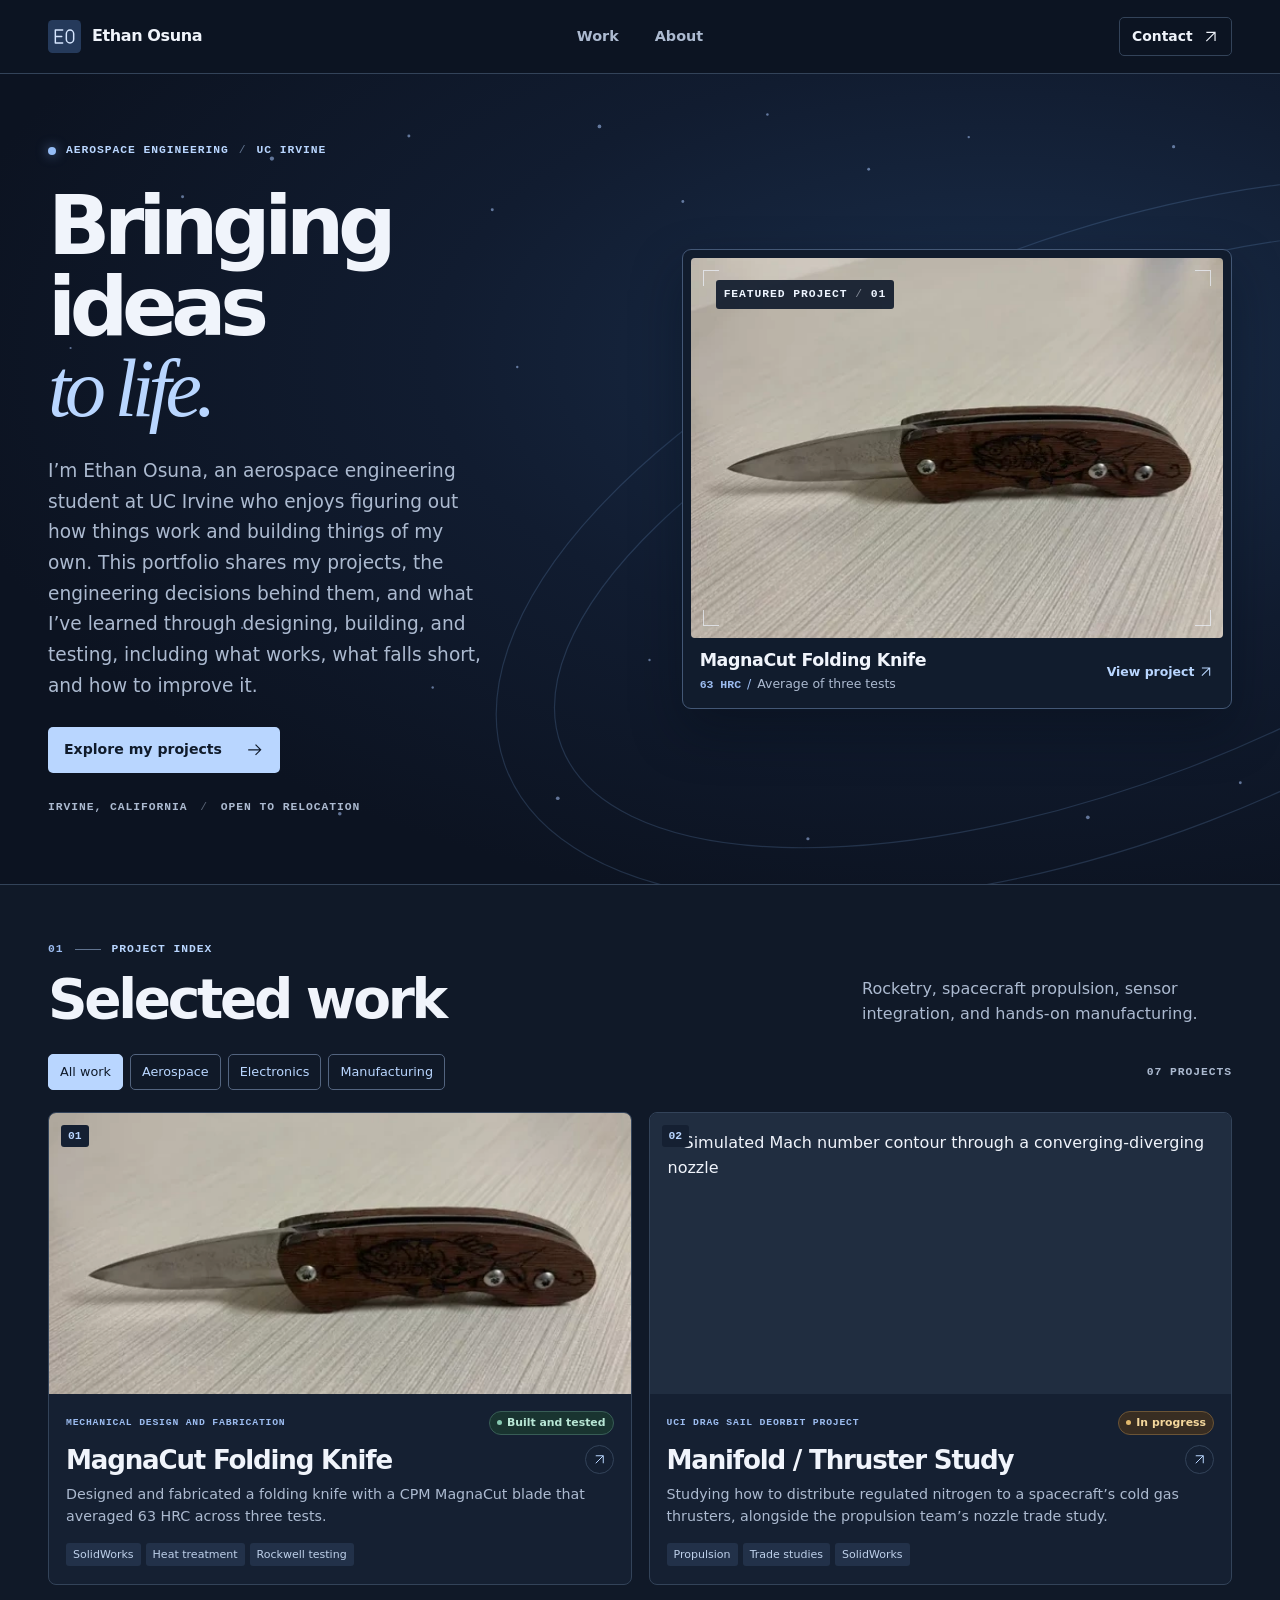
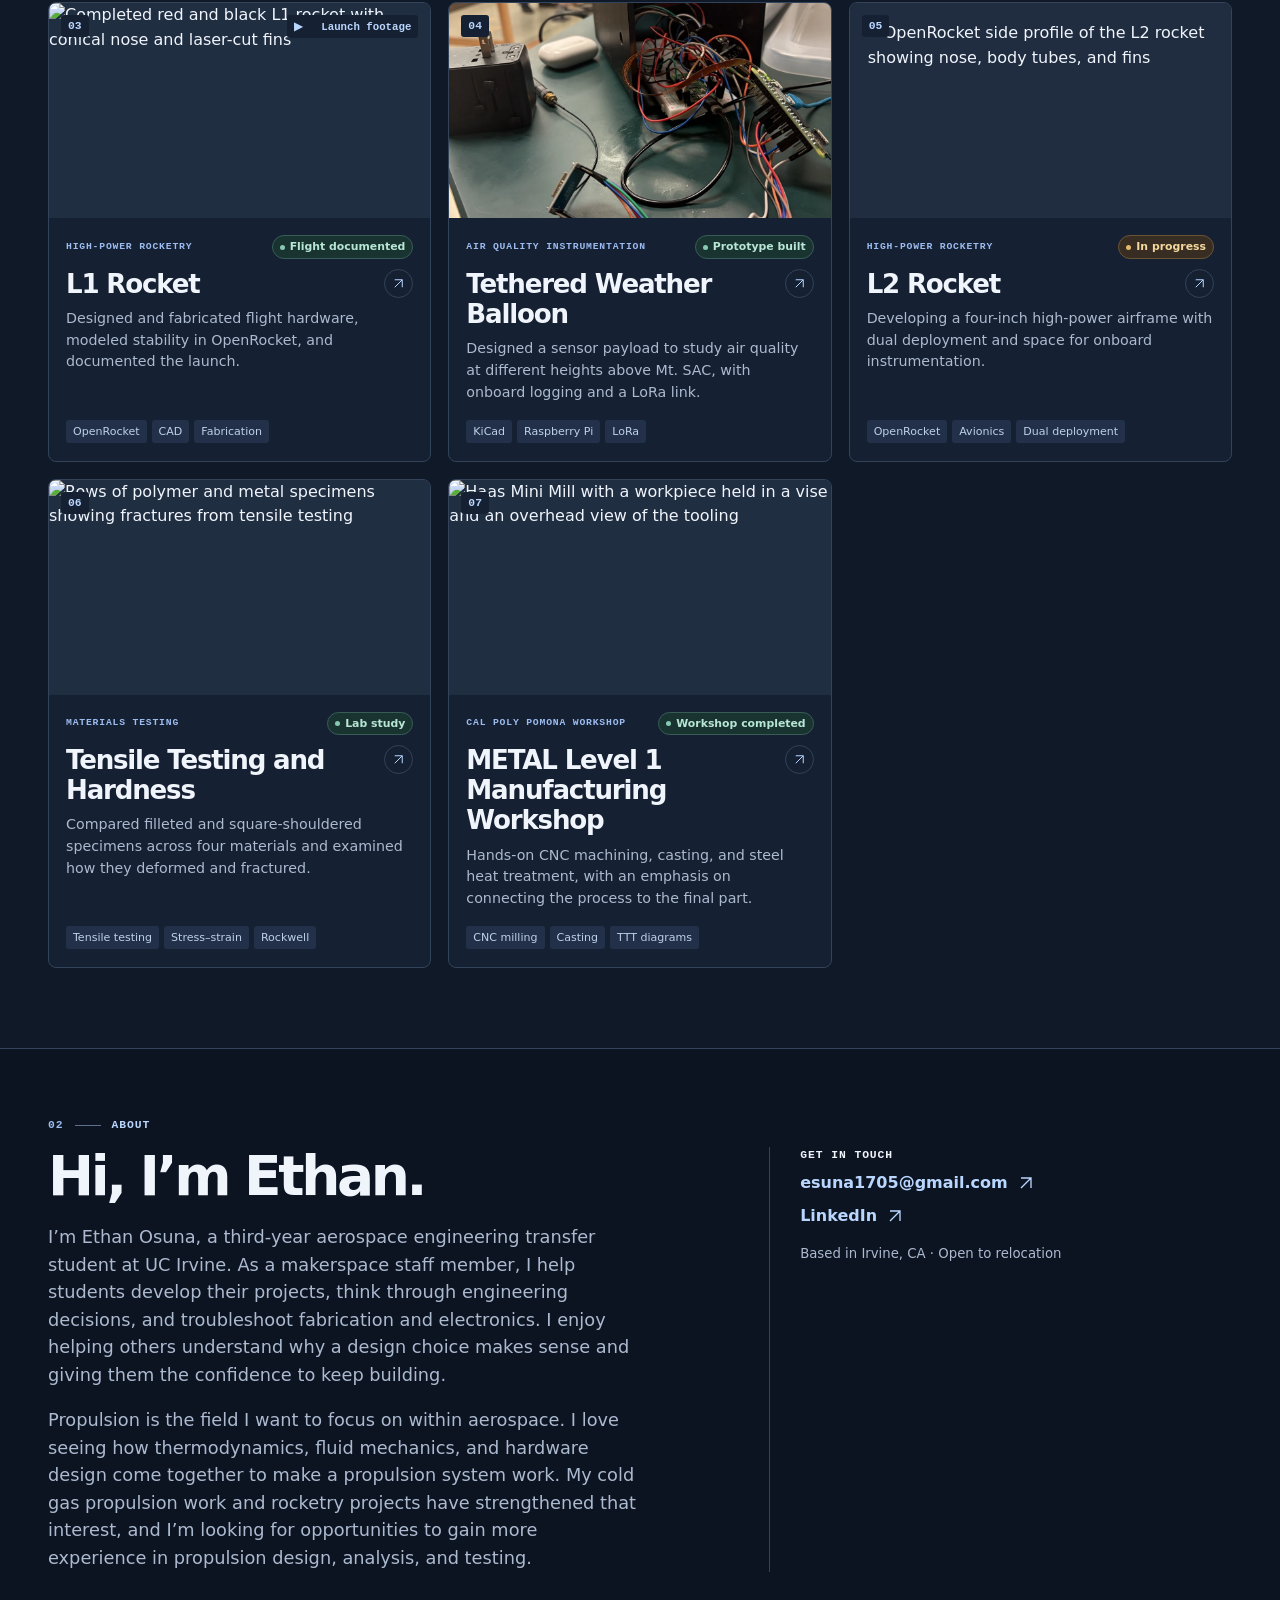
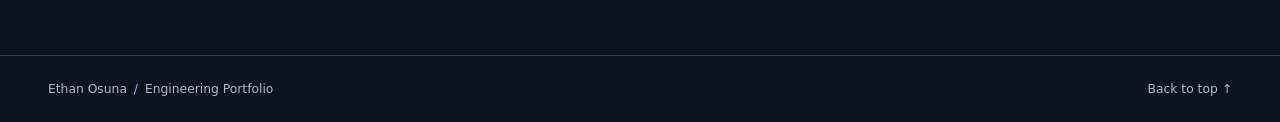
==== index.html @ 92db536b "Publish Ethan Osuna engineering portfolio on GitHub Pages" ====
<!doctype html>
<html lang="en">
<head>
  <meta charset="utf-8">
  <meta name="viewport" content="width=device-width, initial-scale=1">
  <meta name="description" content="Aerospace, hardware, and manufacturing projects by Ethan Osuna, a UC Irvine aerospace engineering student.">
  <meta name="theme-color" content="#0c1321">
  <title>Ethan Osuna | Engineering Portfolio</title>
  <link rel="icon" href="/assets/mark.svg" type="image/svg+xml">
  <link rel="stylesheet" href="/assets/site.css">
  <script defer src="/assets/site.js"></script>
</head>
<body>
  <a class="skip" href="#main">Skip to content</a>
  <header class="site-header">
    <div class="wrap header-inner">
      <a class="brand" href="/" aria-label="Ethan Osuna, home"><img src="/assets/mark.svg" alt="" width="33" height="33"><span>Ethan Osuna</span></a>
      <nav aria-label="Main navigation"><a href="/#work">Work</a><a href="/#about">About</a></nav>
      <a class="contact" href="mailto:esuna1705@gmail.com">Contact <svg aria-hidden="true" viewBox="0 0 24 24" fill="none" stroke="currentColor" stroke-width="1.6"><path d="M6 18 18 6M6 6h12v12"/></svg></a>
    </div>
  </header>
  <main id="main">
  <section class="hero-section" aria-labelledby="hero-title">
    <div class="hero wrap">
    <div class="hero-copy">
      <p class="micro hero-kicker"><span class="signal"></span>Aerospace Engineering <b>/</b> UC Irvine</p>
      <h1 id="hero-title">Bringing ideas<br><em>to life.</em></h1>
      <p class="hero-intro">I’m Ethan Osuna, an aerospace engineering student at UC Irvine who enjoys figuring out how things work and building things of my own. This portfolio shares my projects, the engineering decisions behind them, and what I’ve learned through designing, building, and testing, including what works, what falls short, and how to improve it.</p>
      <a class="primary-button" href="#work">Explore my projects <svg aria-hidden="true" viewBox="0 0 24 24" fill="none" stroke="currentColor" stroke-width="1.6"><path d="M3 12h17m-7-7 7 7-7 7"/></svg></a>
      <p class="micro hero-location">Irvine, California <b>/</b> Open to relocation</p>
    </div>
    <figure class="hero-figure">
      <div class="hero-plate">
        <span class="plate-label micro">Featured project <b>/</b> 01</span>
        <img src="/assets/knife-finished.webp" alt="Finished folding knife with its steel blade open and wooden handle visible" width="535" height="401" fetchpriority="high">
        <span class="plate-corner c1"></span><span class="plate-corner c2"></span>
        <span class="plate-corner c3"></span><span class="plate-corner c4"></span>
      </div>
      <figcaption>
        <div class="feature-caption"><strong>MagnaCut Folding Knife</strong><span><b>63 HRC</b> <span class="caption-divider">/</span> Average of three tests</span></div>
        <a href="/projects/magnacut-folding-knife/" aria-label="View the MagnaCut Folding Knife project">View project <svg aria-hidden="true" viewBox="0 0 24 24" fill="none" stroke="currentColor" stroke-width="1.6"><path d="M6 18 18 6M6 6h12v12"/></svg></a>
      </figcaption>
    </figure>
    </div>
  </section>

  <section class="work" id="work" aria-labelledby="work-title">
    <div class="wrap">
      <div class="section-index micro"><b>01</b><span></span> Project index</div>
      <div class="work-head">
        <h2 id="work-title">Selected work</h2>
        <p>Rocketry, spacecraft propulsion, sensor integration, and hands-on manufacturing.</p>
      </div>
      <div class="filter-row" aria-label="Filter projects" hidden>
        <button type="button" data-filter="All work" aria-pressed="true">All work</button><button type="button" data-filter="Aerospace" aria-pressed="false">Aerospace</button><button type="button" data-filter="Electronics" aria-pressed="false">Electronics</button><button type="button" data-filter="Manufacturing" aria-pressed="false">Manufacturing</button>
        <span class="project-count micro" aria-live="polite">07 projects</span>
      </div>
      <div class="project-grid"><article class="project-card featured" data-categories="Manufacturing">
    <a class="project-link" href="/projects/magnacut-folding-knife/">
      <div class="card-media ">
        <img src="/assets/knife-finished.webp" alt="Finished folding knife with its steel blade open and wooden handle visible" loading="lazy" style="object-position:center">
        <span class="figure-index">01</span>

      </div>
      <div class="card-text">
        <div class="card-meta"><span class="micro">Mechanical design and fabrication</span><span class="status"><i></i>Built and tested</span></div>
        <div class="card-title"><h3>MagnaCut Folding Knife</h3><span class="card-arrow"><svg aria-hidden="true" viewBox="0 0 24 24" fill="none" stroke="currentColor" stroke-width="1.6"><path d="M6 18 18 6M6 6h12v12"/></svg></span></div>
        <p>Designed and fabricated a folding knife with a CPM MagnaCut blade that averaged 63 HRC across three tests.</p>
        <ul class="tags" aria-label="Tools and topics"><li>SolidWorks</li><li>Heat treatment</li><li>Rockwell testing</li></ul>
      </div>
    </a>
  </article><article class="project-card featured" data-categories="Aerospace">
    <a class="project-link" href="/projects/manifold-thruster-study/">
      <div class="card-media diagram">
        <img src="https://ethan-osuna-engineering.cappednashi.chatgpt.site/assets/nozzle-mach.webp" alt="Simulated Mach number contour through a converging-diverging nozzle" loading="lazy" style="object-position:center">
        <span class="figure-index">02</span>

      </div>
      <div class="card-text">
        <div class="card-meta"><span class="micro">UCI Drag Sail Deorbit Project</span><span class="status ongoing"><i></i>In progress</span></div>
        <div class="card-title"><h3>Manifold / Thruster Study</h3><span class="card-arrow"><svg aria-hidden="true" viewBox="0 0 24 24" fill="none" stroke="currentColor" stroke-width="1.6"><path d="M6 18 18 6M6 6h12v12"/></svg></span></div>
        <p>Studying how to distribute regulated nitrogen to a spacecraft’s cold gas thrusters, alongside the propulsion team’s nozzle trade study.</p>
        <ul class="tags" aria-label="Tools and topics"><li>Propulsion</li><li>Trade studies</li><li>SolidWorks</li></ul>
      </div>
    </a>
  </article><article class="project-card" data-categories="Aerospace|Manufacturing">
    <a class="project-link" href="/projects/l1-rocket/">
      <div class="card-media ">
        <img src="https://ethan-osuna-engineering.cappednashi.chatgpt.site/assets/l1-rocket-cover.webp" alt="Completed red and black L1 rocket with conical nose and laser-cut fins" loading="lazy" style="object-position:50% 55%">
        <span class="figure-index">03</span>
<span class="clip-flag">▶ &nbsp; Launch footage</span>
      </div>
      <div class="card-text">
        <div class="card-meta"><span class="micro">High-power rocketry</span><span class="status"><i></i>Flight documented</span></div>
        <div class="card-title"><h3>L1 Rocket</h3><span class="card-arrow"><svg aria-hidden="true" viewBox="0 0 24 24" fill="none" stroke="currentColor" stroke-width="1.6"><path d="M6 18 18 6M6 6h12v12"/></svg></span></div>
        <p>Designed and fabricated flight hardware, modeled stability in OpenRocket, and documented the launch.</p>
        <ul class="tags" aria-label="Tools and topics"><li>OpenRocket</li><li>CAD</li><li>Fabrication</li></ul>
      </div>
    </a>
  </article><article class="project-card" data-categories="Aerospace|Electronics">
    <a class="project-link" href="/projects/tethered-weather-balloon/">
      <div class="card-media ">
        <img src="/assets/balloon-prototype.webp" alt="Breadboard and sensor wiring assembled inside a black louvered balloon payload enclosure" loading="lazy" style="object-position:50% 55%">
        <span class="figure-index">04</span>

      </div>
      <div class="card-text">
        <div class="card-meta"><span class="micro">Air quality instrumentation</span><span class="status"><i></i>Prototype built</span></div>
        <div class="card-title"><h3>Tethered Weather Balloon</h3><span class="card-arrow"><svg aria-hidden="true" viewBox="0 0 24 24" fill="none" stroke="currentColor" stroke-width="1.6"><path d="M6 18 18 6M6 6h12v12"/></svg></span></div>
        <p>Designed a sensor payload to study air quality at different heights above Mt. SAC, with onboard logging and a LoRa link.</p>
        <ul class="tags" aria-label="Tools and topics"><li>KiCad</li><li>Raspberry Pi</li><li>LoRa</li></ul>
      </div>
    </a>
  </article><article class="project-card" data-categories="Aerospace|Electronics">
    <a class="project-link" href="/projects/l2-rocket/">
      <div class="card-media diagram">
        <img src="https://ethan-osuna-engineering.cappednashi.chatgpt.site/assets/l2-layout.webp" alt="OpenRocket side profile of the L2 rocket showing nose, body tubes, and fins" loading="lazy" style="object-position:center">
        <span class="figure-index">05</span>

      </div>
      <div class="card-text">
        <div class="card-meta"><span class="micro">High-power rocketry</span><span class="status ongoing"><i></i>In progress</span></div>
        <div class="card-title"><h3>L2 Rocket</h3><span class="card-arrow"><svg aria-hidden="true" viewBox="0 0 24 24" fill="none" stroke="currentColor" stroke-width="1.6"><path d="M6 18 18 6M6 6h12v12"/></svg></span></div>
        <p>Developing a four-inch high-power airframe with dual deployment and space for onboard instrumentation.</p>
        <ul class="tags" aria-label="Tools and topics"><li>OpenRocket</li><li>Avionics</li><li>Dual deployment</li></ul>
      </div>
    </a>
  </article><article class="project-card" data-categories="Manufacturing">
    <a class="project-link" href="/projects/tensile-testing-and-hardness/">
      <div class="card-media ">
        <img src="https://ethan-osuna-engineering.cappednashi.chatgpt.site/assets/tensile-fractures.webp" alt="Rows of polymer and metal specimens showing fractures from tensile testing" loading="lazy" style="object-position:50% 47%">
        <span class="figure-index">06</span>

      </div>
      <div class="card-text">
        <div class="card-meta"><span class="micro">Materials testing</span><span class="status"><i></i>Lab study</span></div>
        <div class="card-title"><h3>Tensile Testing and Hardness</h3><span class="card-arrow"><svg aria-hidden="true" viewBox="0 0 24 24" fill="none" stroke="currentColor" stroke-width="1.6"><path d="M6 18 18 6M6 6h12v12"/></svg></span></div>
        <p>Compared filleted and square-shouldered specimens across four materials and examined how they deformed and fractured.</p>
        <ul class="tags" aria-label="Tools and topics"><li>Tensile testing</li><li>Stress–strain</li><li>Rockwell</li></ul>
      </div>
    </a>
  </article><article class="project-card" data-categories="Manufacturing">
    <a class="project-link" href="/projects/metal-level-1/">
      <div class="card-media ">
        <img src="https://ethan-osuna-engineering.cappednashi.chatgpt.site/assets/workshop-mill.webp" alt="Haas Mini Mill with a workpiece held in a vise and an overhead view of the tooling" loading="lazy" style="object-position:50% 44%">
        <span class="figure-index">07</span>

      </div>
      <div class="card-text">
        <div class="card-meta"><span class="micro">Cal Poly Pomona workshop</span><span class="status"><i></i>Workshop completed</span></div>
        <div class="card-title"><h3>METAL Level 1 Manufacturing Workshop</h3><span class="card-arrow"><svg aria-hidden="true" viewBox="0 0 24 24" fill="none" stroke="currentColor" stroke-width="1.6"><path d="M6 18 18 6M6 6h12v12"/></svg></span></div>
        <p>Hands-on CNC machining, casting, and steel heat treatment, with an emphasis on connecting the process to the final part.</p>
        <ul class="tags" aria-label="Tools and topics"><li>CNC milling</li><li>Casting</li><li>TTT diagrams</li></ul>
      </div>
    </a>
  </article></div>
    </div>
  </section>

  <section class="about" id="about" aria-labelledby="about-title">
    <div class="wrap">
      <div class="section-index micro"><b>02</b><span></span> About</div>
      <div class="about-grid">
        <div>
          <h2 id="about-title">Hi, I’m Ethan.</h2>
          <p class="about-lede">I’m Ethan Osuna, a third-year aerospace engineering transfer student at UC Irvine. As a makerspace staff member, I help students develop their projects, think through engineering decisions, and troubleshoot fabrication and electronics. I enjoy helping others understand why a design choice makes sense and giving them the confidence to keep building.</p>
          <p class="about-lede">Propulsion is the field I want to focus on within aerospace. I love seeing how thermodynamics, fluid mechanics, and hardware design come together to make a propulsion system work. My cold gas propulsion work and rocketry projects have strengthened that interest, and I’m looking for opportunities to gain more experience in propulsion design, analysis, and testing.</p>
        </div>
        <div class="about-contact">
          <p class="micro">Get in touch</p>
          <a href="mailto:esuna1705@gmail.com">esuna1705@gmail.com <svg aria-hidden="true" viewBox="0 0 24 24" fill="none" stroke="currentColor" stroke-width="1.6"><path d="M6 18 18 6M6 6h12v12"/></svg></a>
          <a href="https://www.linkedin.com/in/osunaethan/">LinkedIn <svg aria-hidden="true" viewBox="0 0 24 24" fill="none" stroke="currentColor" stroke-width="1.6"><path d="M6 18 18 6M6 6h12v12"/></svg></a>
          <p class="about-note">Based in Irvine, CA · Open to relocation</p>
        </div>
      </div>
    </div>
  </section>
</main>
  <footer class="site-footer">
    <div class="wrap footer-inner"><span>Ethan Osuna <span class="footer-divider">/</span> Engineering Portfolio</span><a href="#main">Back to top ↑</a></div>
  </footer>
</body>
</html>
---- assets/site.css ----
:root{color-scheme:dark;--night:#0c1321;--panel:#152032;--ink:#f0f4fb;--muted:#acbad0;--accent:#b9d6ff;--accent-soft:#9cbcf0;--line:#334359;--lab:#101928;--control-ink:#101b2b;--mono:ui-monospace,"SFMono-Regular",Consolas,monospace;--sans:system-ui,-apple-system,BlinkMacSystemFont,"Segoe UI",sans-serif;--serif:Georgia,"Times New Roman",serif}
*,*::before,*::after{box-sizing:border-box}
html{scroll-behavior:smooth;scroll-padding-top:22px}
body{margin:0;background:var(--night);color:var(--ink);font-family:var(--sans);font-size:16px;line-height:1.55}
a{color:inherit;text-decoration:none}
img,video{display:block;max-width:100%}
svg{width:1.25em;height:1.25em;flex:none}
button{font:inherit}
:focus-visible{outline:2px solid var(--accent-soft);outline-offset:5px}
[hidden]{display:none!important}
.wrap{width:min(1240px,calc(100% - 96px));margin-inline:auto}
.micro{font-family:var(--mono);font-size:.71rem;font-weight:600;letter-spacing:.082em;text-transform:uppercase;line-height:1.45}
.skip{position:fixed;top:8px;left:8px;transform:translateY(-200%);background:var(--accent);color:var(--control-ink);padding:8px 16px;z-index:99}
.skip:focus{transform:translateY(0)}
.site-header{border-bottom:1px solid var(--line);background:#0c1422}
.header-inner{height:73px;display:grid;grid-template-columns:1fr auto 1fr;align-items:center}
.brand,.contact,.header-inner nav{display:flex;align-items:center}
.brand{gap:11px;justify-self:start;font-weight:700;letter-spacing:-.025em}
.header-inner nav{gap:36px;font-size:.9rem;color:var(--muted);font-weight:570}
.header-inner nav a:hover,.footer-inner a:hover,.back-link:hover{color:var(--accent-soft);text-decoration:underline;text-underline-offset:5px}
.contact{justify-self:end;gap:9px;font-size:.87rem;border:1px solid var(--line);padding:8px 12px;font-weight:650;border-radius:5px}
.contact:hover{border-color:var(--accent-soft);color:var(--accent-soft)}
.hero-section{background:radial-gradient(ellipse at 78% 35%,#1a2e4b 0%,#111c30 40%,transparent 76%),var(--night);position:relative;isolation:isolate}
.hero-section::before{content:"";position:absolute;inset:0;z-index:-1;background:url("/assets/midnight-field.svg") center/cover no-repeat;pointer-events:none}
.hero{display:grid;grid-template-columns:1.035fr 1fr;gap:clamp(24px,5vw,77px);align-items:center;padding-block:clamp(48px,5.35vw,78px)}
.hero-copy{min-width:0}
.hero-kicker{display:flex;align-items:center;gap:10px;color:var(--accent);margin:0 0 26px}
.signal{display:inline-block;width:8px;height:8px;flex:0 0 8px;border-radius:50%;background:#95bcf5;box-shadow:0 0 12px #8ab6ff99}
.hero-kicker b,.hero-location b,.plate-label b{opacity:.48;font-weight:400}
h1,h2,h3,p,figure,ul,dl,dd{margin:0}
.hero h1{font-size:clamp(49px,6.4vw,93px);line-height:.99;letter-spacing:-.077em;font-weight:730}
.hero h1 em{font-family:var(--serif);font-weight:400;color:var(--accent);letter-spacing:-.071em;white-space:nowrap}
.hero-intro{color:var(--muted);font-size:clamp(1rem,1.48vw,1.16rem);line-height:1.65;max-width:440px;margin:27px 0 26px}
.primary-button{display:inline-flex;gap:24px;align-items:center;background:var(--accent);color:var(--control-ink);border-radius:5px;padding:12px 16px;font-size:.88rem;font-weight:650;transition:background .16s}
.primary-button:hover{background:#d9e8ff}
.hero-location{color:var(--muted);margin-top:26px}
.hero-location b{padding-inline:5px}
.hero-figure{border:1px solid #435775;border-radius:9px;background:#111c2d;padding:8px;min-width:0;box-shadow:0 22px 50px #060c1666}
.hero-plate{position:relative;aspect-ratio:1.4;background:#27313e;border-radius:4px;overflow:hidden;isolation:isolate}
.hero-plate img{position:absolute;inset:0;width:100%;height:100%;object-fit:cover;object-position:center}
.plate-label{position:absolute;top:22px;left:25px;color:#eef5ff;background:#111c2deb;padding:6px 8px;border-radius:3px;z-index:1}
.plate-corner{width:16px;height:16px;position:absolute;z-index:1;border:0 solid #eff5ffad}
.c1{top:12px;left:12px;border-width:1px 0 0 1px}.c2{top:12px;right:12px;border-width:1px 1px 0 0}.c3{bottom:12px;left:12px;border-width:0 0 1px 1px}.c4{bottom:12px;right:12px;border-width:0 1px 1px 0}
.hero-figure figcaption{display:flex;align-items:center;justify-content:space-between;gap:8px;padding:12px 9px 6px;color:var(--muted);font-size:.78rem}
.feature-caption{display:grid;gap:3px}
.feature-caption strong{color:var(--ink);font-size:clamp(.85rem,1.7vw,1.09rem);letter-spacing:-.023em;line-height:1.2}
.caption-divider{padding:0 2px;color:var(--accent-soft)}
.hero-figure figcaption b{font:600 .72rem var(--mono);color:var(--accent-soft)}
.hero-figure figcaption a{display:inline-flex;align-items:center;gap:4px;color:var(--accent);font-weight:650;white-space:nowrap}
.hero-figure figcaption a:hover{text-decoration:underline}
.work{padding:56px 0 80px;background:var(--lab);border-block:1px solid var(--line)}
.section-index{display:flex;gap:11px;align-items:center;color:var(--accent);margin:0 0 13px}
.section-index span{display:inline-block;background:currentColor;opacity:.48;width:26px;height:1px}
.section-index b{color:var(--accent-soft)}
.work-head{display:flex;align-items:end;justify-content:space-between;gap:24px}
.work h2,.about h2,.gallery h2,.film-section h2{font-size:clamp(2.15rem,4.3vw,3.75rem);line-height:1.08;letter-spacing:-.061em}
.work-head p{max-width:370px;color:var(--muted);padding-bottom:3px}
.filter-row{display:flex;align-items:center;gap:7px;flex-wrap:wrap;margin:24px 0 22px}
.filter-row button{cursor:pointer;font-size:.8rem;border-radius:5px;color:var(--accent);background:transparent;border:1px solid #53647f;padding:7px 11px;white-space:nowrap}
.filter-row button:hover{border-color:var(--accent)}
.filter-row button[aria-pressed=true]{background:var(--accent);color:var(--control-ink);border-color:var(--accent)}
.project-count{margin-left:auto;color:var(--muted)}
.project-grid{display:grid;grid-template-columns:repeat(6,minmax(0,1fr));gap:17px}
.filter-row[hidden]+.project-grid{margin-top:25px}
.project-card{grid-column:span 2;min-width:0}
.project-card.featured{grid-column:span 3}
.project-grid.is-filtered .project-card{grid-column:span 2}
.project-link{display:flex;flex-direction:column;height:100%;border:1px solid var(--line);border-radius:8px;overflow:hidden;background:var(--panel);transition:border-color .18s,transform .18s}
.project-link:hover{border-color:#7498c9;transform:translateY(-2px)}
.card-media{height:clamp(144px,17vw,215px);position:relative;background:#202e42;overflow:hidden}
.featured .card-media{height:clamp(188px,22vw,290px)}
.is-filtered .card-media{height:clamp(144px,17vw,215px)}
.card-media img{height:100%;width:100%;object-fit:cover}
.card-media.diagram img{object-fit:contain;padding:18px}
.card-media.diagram{background:#202d40}
.figure-index,.clip-flag{position:absolute;top:12px;left:12px;font:600 .71rem var(--mono);padding:5px 7px;border-radius:3px;background:var(--panel);color:var(--accent)}
.clip-flag{left:auto;right:12px;font-size:.67rem}
.card-text{display:flex;flex:1;flex-direction:column;padding:17px 17px 18px}
.card-meta{display:flex;flex-wrap:wrap;align-items:center;justify-content:space-between;gap:6px 8px;color:var(--accent-soft);margin-bottom:10px}
.card-meta .micro{font-size:.61rem}
.status{font-size:.68rem;font-weight:660;line-height:1.4;color:#b8e6d5;display:inline-flex;gap:5px;align-items:center;border:1px solid #385d56;background:#193430;border-radius:20px;padding:3px 7px;white-space:nowrap}
.status i{width:5px;height:5px;display:block;border-radius:50%;background:#87c9b1}
.status.ongoing{color:#f4d79c;background:#382d22;border-color:#6b5436}.status.ongoing i{background:#e2b96d}
.card-title{display:flex;justify-content:space-between;align-items:start;gap:12px}
.card-title h3{font-size:clamp(1.17rem,2.04vw,1.73rem);line-height:1.16;letter-spacing:-.046em}
.card-arrow{display:flex;align-items:center;justify-content:center;flex:0 0 29px;width:29px;height:29px;border:1px solid var(--line);border-radius:100%;color:var(--accent)}
.card-arrow svg{width:15px;height:15px}.project-link:hover .card-arrow{background:var(--accent);border-color:var(--accent);color:var(--control-ink)}
.card-text p{color:var(--muted);font-size:.89rem;line-height:1.53;margin:9px 0 16px}
.tags{display:flex;align-items:center;flex-wrap:wrap;gap:5px;list-style:none;padding:0;margin-top:auto}
.tags li{background:#223149;color:#bed0ea;font-size:.69rem;padding:3px 7px;border-radius:3px}
.about{padding:68px 0 83px}
.about-grid{display:grid;grid-template-columns:1.45fr 1fr;gap:50px}
.about-lede{color:var(--muted);max-width:590px;margin-top:18px;font-size:1.11rem}
.about-contact{border-left:1px solid var(--line);padding-left:30px;display:grid;align-content:start;justify-items:start;gap:8px}
.about-contact a{display:flex;align-items:center;gap:8px;color:var(--accent);font-weight:650}
.about-contact a:hover{text-decoration:underline;text-underline-offset:4px}
.about-note{color:var(--muted);font-size:.83rem;margin-top:7px}
.site-footer{border-top:1px solid var(--line)}
.footer-inner{min-height:66px;display:flex;justify-content:space-between;align-items:center;gap:16px;color:var(--muted);font-size:.77rem}
.footer-divider{padding:0 3px;color:var(--accent-soft)}
.project-hero{padding:34px 0 43px}
.back-link{display:inline-flex;align-items:center;gap:7px;font-size:.82rem;font-weight:650;color:var(--accent);margin-bottom:39px}
.project-intro{display:grid;grid-template-columns:1.63fr 1fr;gap:clamp(28px,6.2vw,90px);align-items:end}
.project-kicker{color:var(--accent);margin-bottom:12px}.project-kicker b{color:var(--accent-soft)}
.project-hero h1{font-size:clamp(2.55rem,6vw,5.55rem);font-weight:720;line-height:1.01;letter-spacing:-.073em}
.project-lede{font-size:clamp(1.01rem,1.65vw,1.19rem);line-height:1.6;color:var(--muted);margin:16px 0 20px;max-width:650px}
.project-specs{padding:14px 17px;background:var(--panel);border:1px solid var(--line);border-radius:6px}
.spec-heading{display:flex;align-items:center;justify-content:space-between;gap:7px;flex-wrap:wrap;padding-bottom:8px}
.spec-heading .micro{font-size:.63rem;color:var(--muted)}
.project-specs dl div{padding:9px 0;border-top:1px solid var(--line)}
.project-specs dl div:last-child{padding-bottom:1px}
.project-specs dt{font-size:.65rem;color:var(--accent-soft)}
.project-specs dd{font-size:.9rem;font-weight:600}
.story{display:grid;grid-template-columns:repeat(auto-fit,minmax(min(240px,100%),1fr));gap:22px;padding-bottom:52px}
.story article{border-top:1px solid var(--line);padding-top:14px}
.story-num{color:var(--accent-soft);margin-bottom:7px}
.story h2{font-size:1.37rem;line-height:1.18;letter-spacing:-.035em}
.story article p:last-child{margin-top:9px;color:var(--muted);font-size:.92rem;line-height:1.62}
.film-section{background:#172844;color:var(--ink);padding:37px 0;border-top:1px solid var(--line)}
.film-grid{display:grid;grid-template-columns:1fr 1fr;align-items:center;gap:30px}
.film-section .section-index,.film-section .section-index b{color:var(--accent)}
.film-section p{max-width:385px;margin-top:12px;color:var(--muted)}
.film-section a{display:inline-flex;align-items:center;gap:6px;margin-top:16px;text-decoration:underline;text-underline-offset:4px;color:var(--accent);font-size:.87rem}
.film-section video{width:auto;max-height:470px;aspect-ratio:480/854;justify-self:center;background:#0b1323;border-radius:7px}
.gallery{padding:46px 0 55px;background:var(--lab);border-block:1px solid var(--line)}
.gallery-grid{display:grid;grid-template-columns:repeat(2,minmax(0,1fr));gap:16px;margin-top:22px}
.gallery-grid.single{grid-template-columns:1fr}
.gallery-item{min-width:0;display:flex;flex-direction:column;background:var(--panel);border:1px solid var(--line);border-radius:7px;overflow:hidden}
.zoom-link{display:grid;place-items:center;position:relative;background:#202e42;min-height:180px;height:clamp(200px,29vw,385px);overflow:hidden}
.single .zoom-link{height:auto;min-height:180px;padding:15px 0}
.zoom-link img{width:100%;height:100%;object-fit:contain}
.expand-icon{position:absolute;display:flex;align-items:center;justify-content:center;bottom:8px;right:8px;width:30px;height:30px;border-radius:3px;border:1px solid var(--line);background:var(--panel);color:var(--accent)}
.zoom-link:hover .expand-icon{background:var(--accent);color:var(--control-ink)}
.gallery-item figcaption{display:flex;align-items:baseline;gap:10px;padding:11px 12px;color:var(--muted);font-size:.84rem}
.gallery-item figcaption b{white-space:nowrap;color:var(--accent-soft)}
.next-project{padding-block:32px}
.next-project a{display:grid;grid-template-columns:1fr auto;gap:2px;align-items:center;max-width:570px}
.next-project .micro{grid-column:1/-1;color:var(--accent-soft)}
.next-project strong{font-size:1.45rem;letter-spacing:-.04em}
.next-project a:hover strong{text-decoration:underline;text-underline-offset:4px}
.lightbox{max-width:calc(100% - 22px);max-height:calc(100% - 22px);border:0;border-radius:7px;padding:0;color:#fff;background:#121e31;overflow:auto}
.lightbox::backdrop{background:#060c16e8}
.lightbox-inner{display:grid;justify-items:center;padding:44px 12px 10px}
.lightbox img{max-width:min(91vw,1500px);max-height:calc(100dvh - 120px);object-fit:contain}
.lightbox p{margin:8px 0 0;max-width:74ch;font-size:.84rem;text-align:center}
.lightbox-close{position:absolute;top:8px;right:8px;display:grid;place-items:center;width:30px;height:30px;border:1px solid #687d9d;border-radius:4px;color:white;background:#253755;cursor:pointer}
.lightbox-close:focus-visible{outline-color:white}
@media(max-width:940px){
  .wrap{width:calc(100% - 52px)}
  .hero{gap:29px}
  .project-card,.project-grid.is-filtered .project-card{grid-column:span 3}
  .card-media,.featured .card-media,.is-filtered .card-media{height:clamp(160px,26vw,225px)}
}
@media(max-width:660px){
  .wrap{width:calc(100% - 36px)}
  .header-inner{height:61px;grid-template-columns:1fr auto auto;gap:14px}
  .header-inner nav{gap:12px;font-size:.78rem}
  .contact{font-size:.75rem;padding:6px 7px;gap:3px}
  .brand{font-size:.86rem;gap:6px}.brand img{width:29px;height:29px}
  .hero{grid-template-columns:1fr;padding:45px 0 40px;gap:30px}
  .hero h1{font-size:clamp(43px,10vw,65px)}
  .hero-kicker{margin-bottom:16px}
  .hero-intro{margin:18px 0}.hero-location{margin-top:17px}
  .hero-plate{aspect-ratio:1.34}
  .work{padding:36px 0 45px}.work-head{align-items:start;flex-direction:column;gap:7px}
  .filter-row{gap:5px;margin:17px 0 15px}
  .filter-row button{padding:6px 7px;font-size:.72rem}.project-count{font-size:.62rem}
  .project-grid{grid-template-columns:1fr;gap:13px}
  .project-card,.project-card.featured,.project-grid.is-filtered .project-card{grid-column:auto}
  .card-media,.featured .card-media,.is-filtered .card-media{height:clamp(180px,51vw,260px)}
  .about{padding:41px 0}.about-grid{grid-template-columns:1fr;gap:22px}.about-contact{padding-left:13px}
  .about-lede{font-size:1rem}.footer-inner{font-size:.7rem;min-height:58px}
  .project-hero{padding:23px 0 24px}.project-intro{grid-template-columns:1fr;gap:18px}
  .back-link{margin-bottom:22px}.project-lede{margin:12px 0 15px}
  .story{padding-bottom:30px;gap:16px}
  .film-grid{grid-template-columns:1fr;gap:19px}.film-section video{max-height:410px}
  .gallery{padding:32px 0 38px}.gallery-grid{grid-template-columns:1fr;margin-top:15px;gap:11px}
  .zoom-link{height:clamp(175px,64vw,320px)}
}
@media(max-width:355px){.header-inner{gap:8px}.header-inner nav{gap:8px}.brand img{display:none}}
@media(prefers-reduced-motion:reduce){*,*::before,*::after{scroll-behavior:auto!important;transition:none!important}}
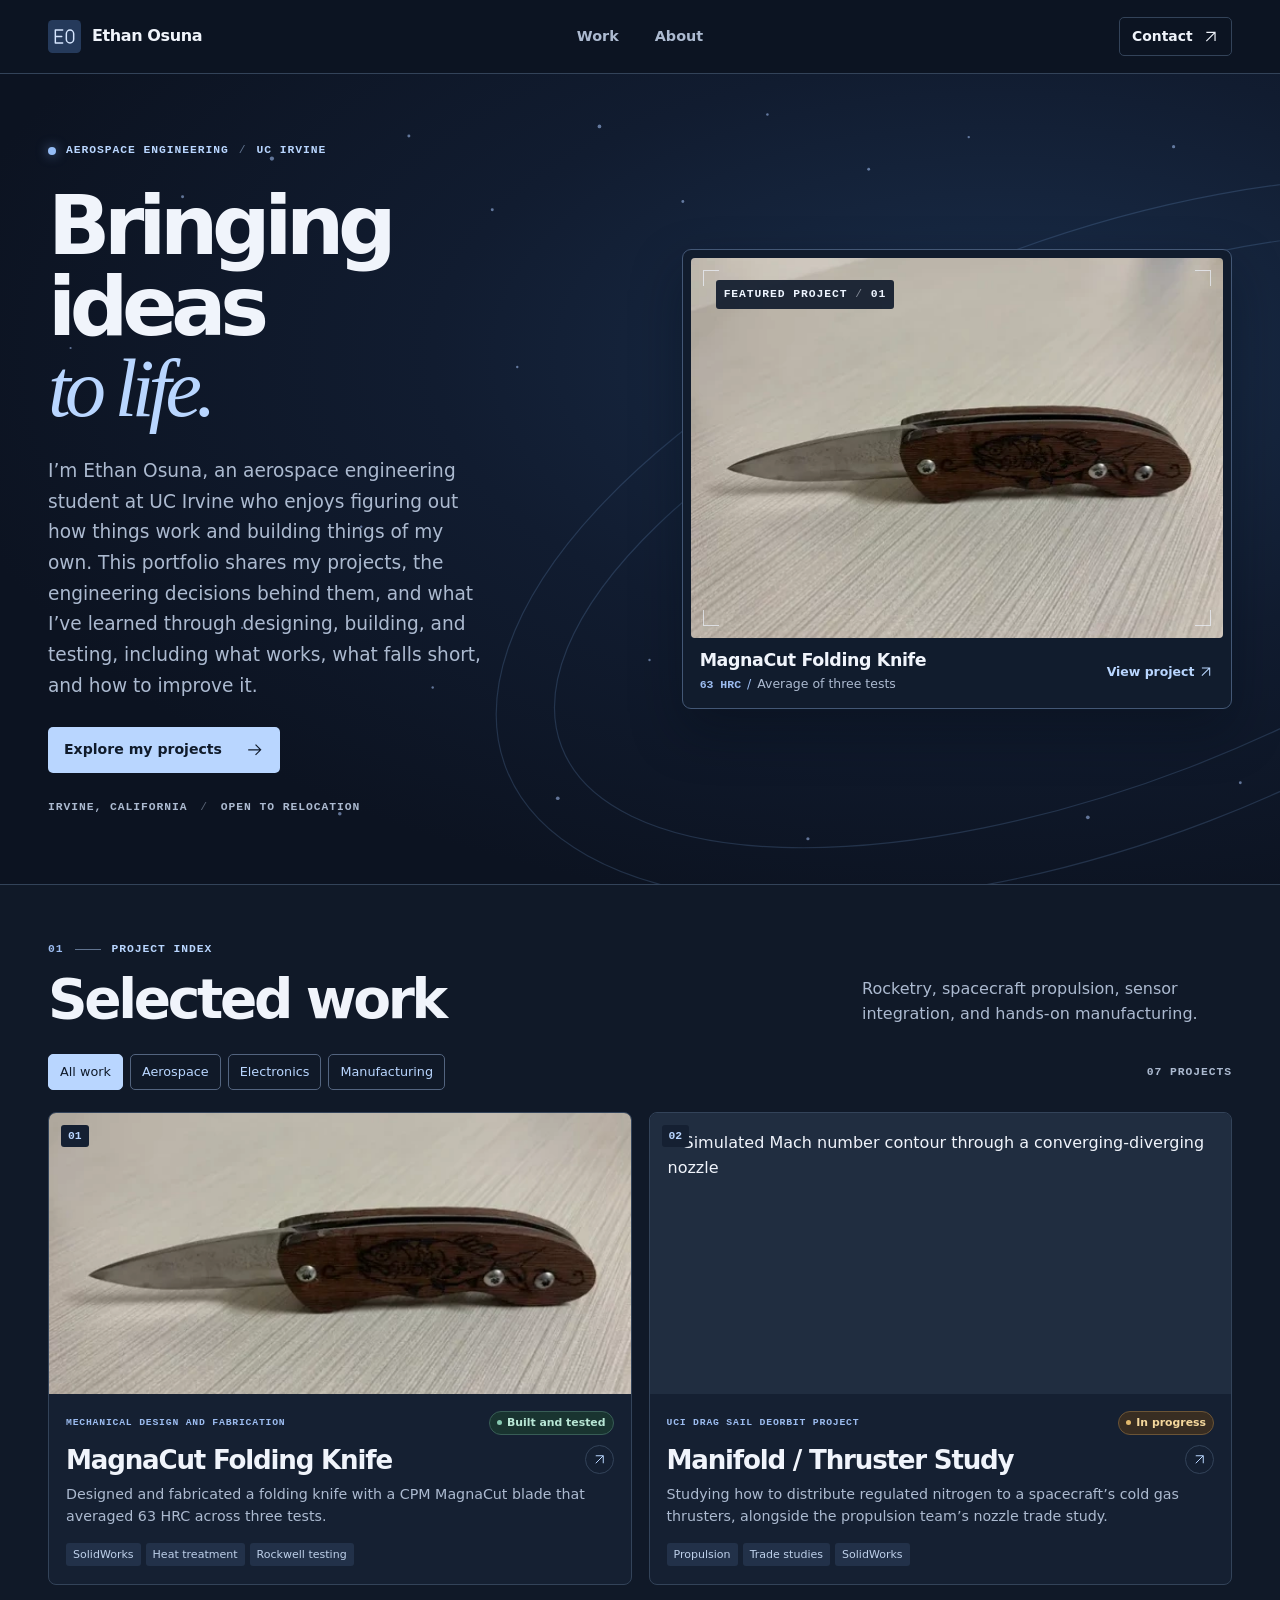
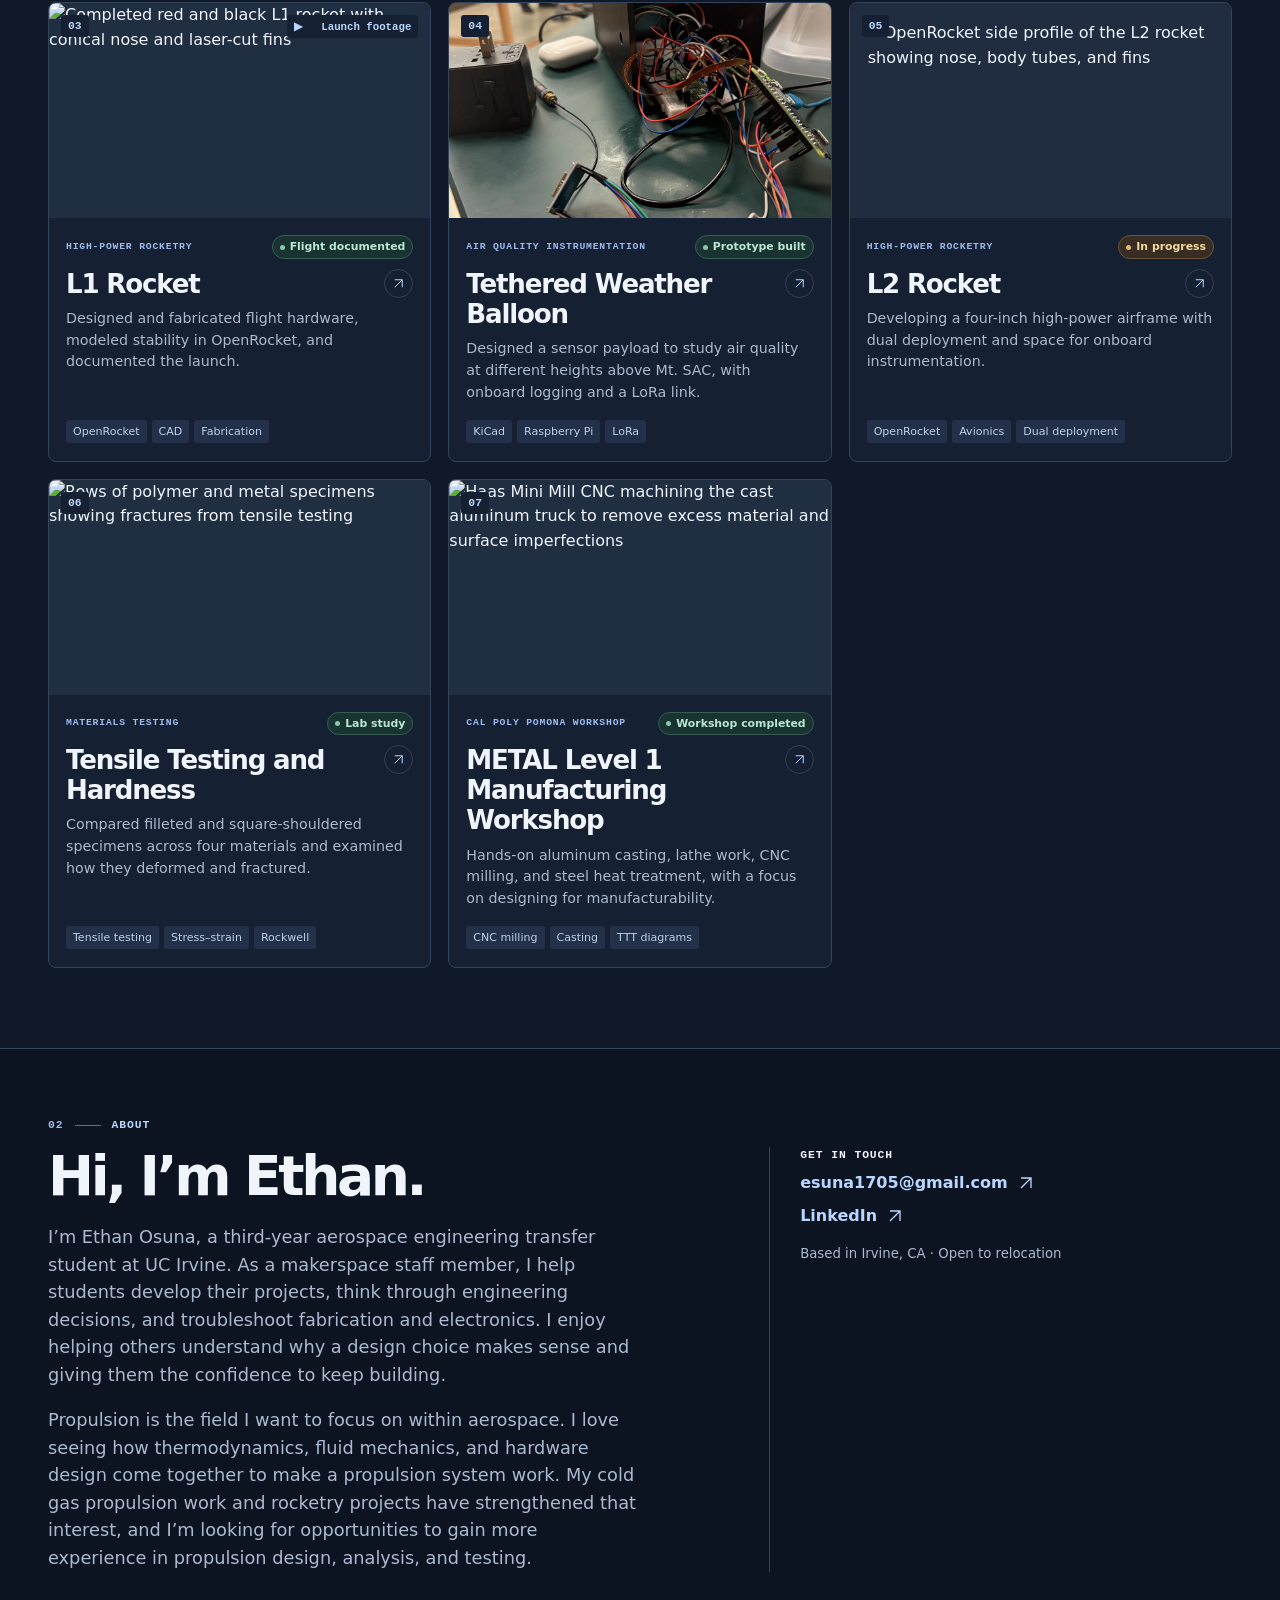
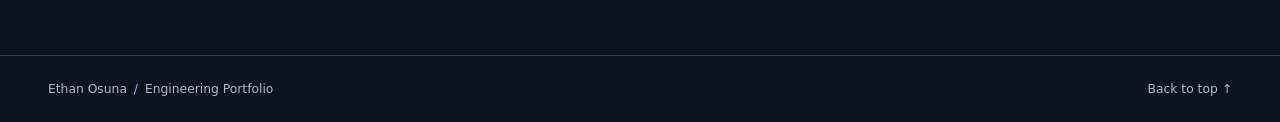
==== commit e55c57f5: "Add METAL workshop castings and correct CNC milling description" ====
--- a/index.html
+++ b/index.html
@@ -142,14 +142,14 @@
   </article><article class="project-card" data-categories="Manufacturing">
     <a class="project-link" href="/projects/metal-level-1/">
       <div class="card-media ">
-        <img src="https://ethan-osuna-engineering.cappednashi.chatgpt.site/assets/workshop-mill.webp" alt="Haas Mini Mill with a workpiece held in a vise and an overhead view of the tooling" loading="lazy" style="object-position:50% 44%">
+        <img src="https://ethan-osuna-engineering.cappednashi.chatgpt.site/assets/workshop-mill.webp" alt="Haas Mini Mill CNC machining the cast aluminum truck to remove excess material and surface imperfections" loading="lazy" style="object-position:50% 44%">
         <span class="figure-index">07</span>
 
       </div>
       <div class="card-text">
         <div class="card-meta"><span class="micro">Cal Poly Pomona workshop</span><span class="status"><i></i>Workshop completed</span></div>
         <div class="card-title"><h3>METAL Level 1 Manufacturing Workshop</h3><span class="card-arrow"><svg aria-hidden="true" viewBox="0 0 24 24" fill="none" stroke="currentColor" stroke-width="1.6"><path d="M6 18 18 6M6 6h12v12"/></svg></span></div>
-        <p>Hands-on CNC machining, casting, and steel heat treatment, with an emphasis on connecting the process to the final part.</p>
+        <p>Hands-on aluminum casting, lathe work, CNC milling, and steel heat treatment, with a focus on designing for manufacturability.</p>
         <ul class="tags" aria-label="Tools and topics"><li>CNC milling</li><li>Casting</li><li>TTT diagrams</li></ul>
       </div>
     </a>
--- a/assets/site.css
+++ b/assets/site.css
@@ -128,7 +128,7 @@
 .gallery-item{min-width:0;display:flex;flex-direction:column;background:var(--panel);border:1px solid var(--line);border-radius:7px;overflow:hidden}
 .zoom-link{display:grid;place-items:center;position:relative;background:#202e42;min-height:180px;height:clamp(200px,29vw,385px);overflow:hidden}
 .single .zoom-link{height:auto;min-height:180px;padding:15px 0}
-.zoom-link img{width:100%;height:100%;object-fit:contain}
+.zoom-link img{min-width:0;min-height:0;width:100%;height:100%;object-fit:contain}
 .expand-icon{position:absolute;display:flex;align-items:center;justify-content:center;bottom:8px;right:8px;width:30px;height:30px;border-radius:3px;border:1px solid var(--line);background:var(--panel);color:var(--accent)}
 .zoom-link:hover .expand-icon{background:var(--accent);color:var(--control-ink)}
 .gallery-item figcaption{display:flex;align-items:baseline;gap:10px;padding:11px 12px;color:var(--muted);font-size:.84rem}
